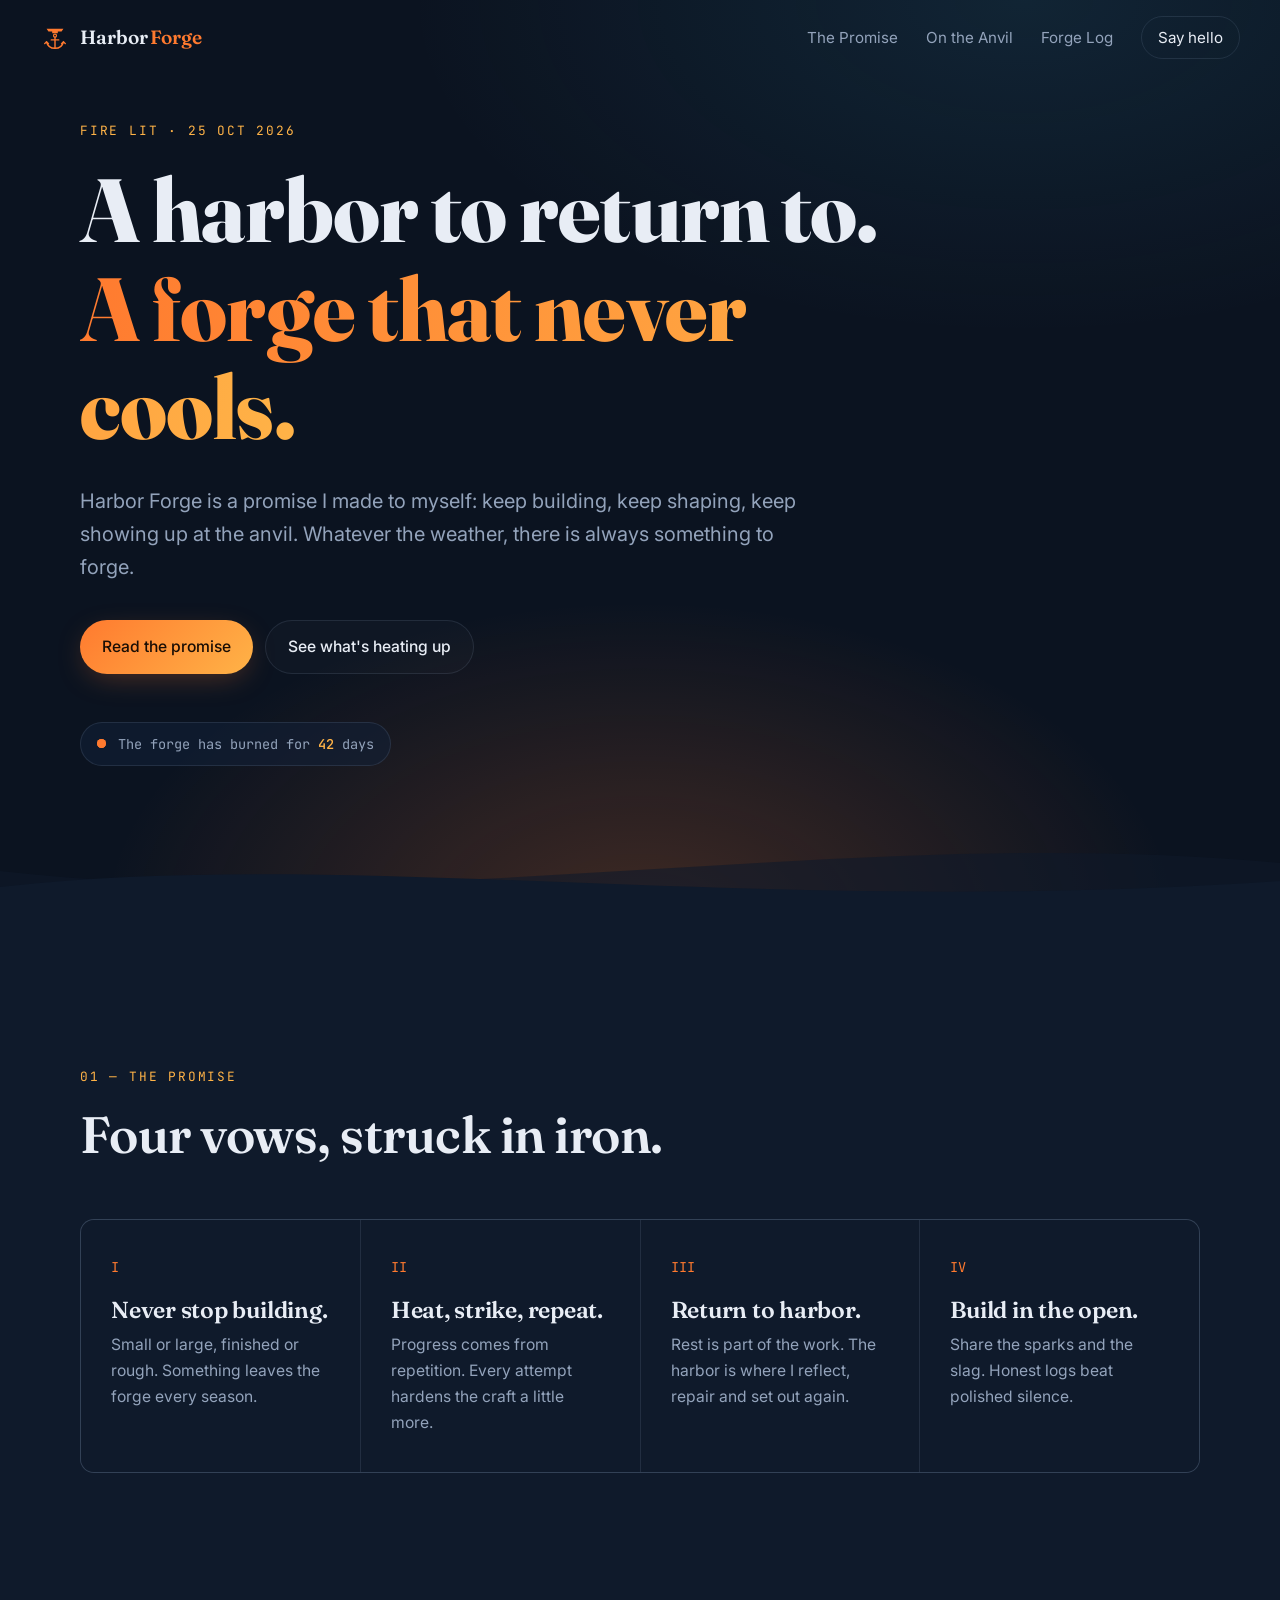
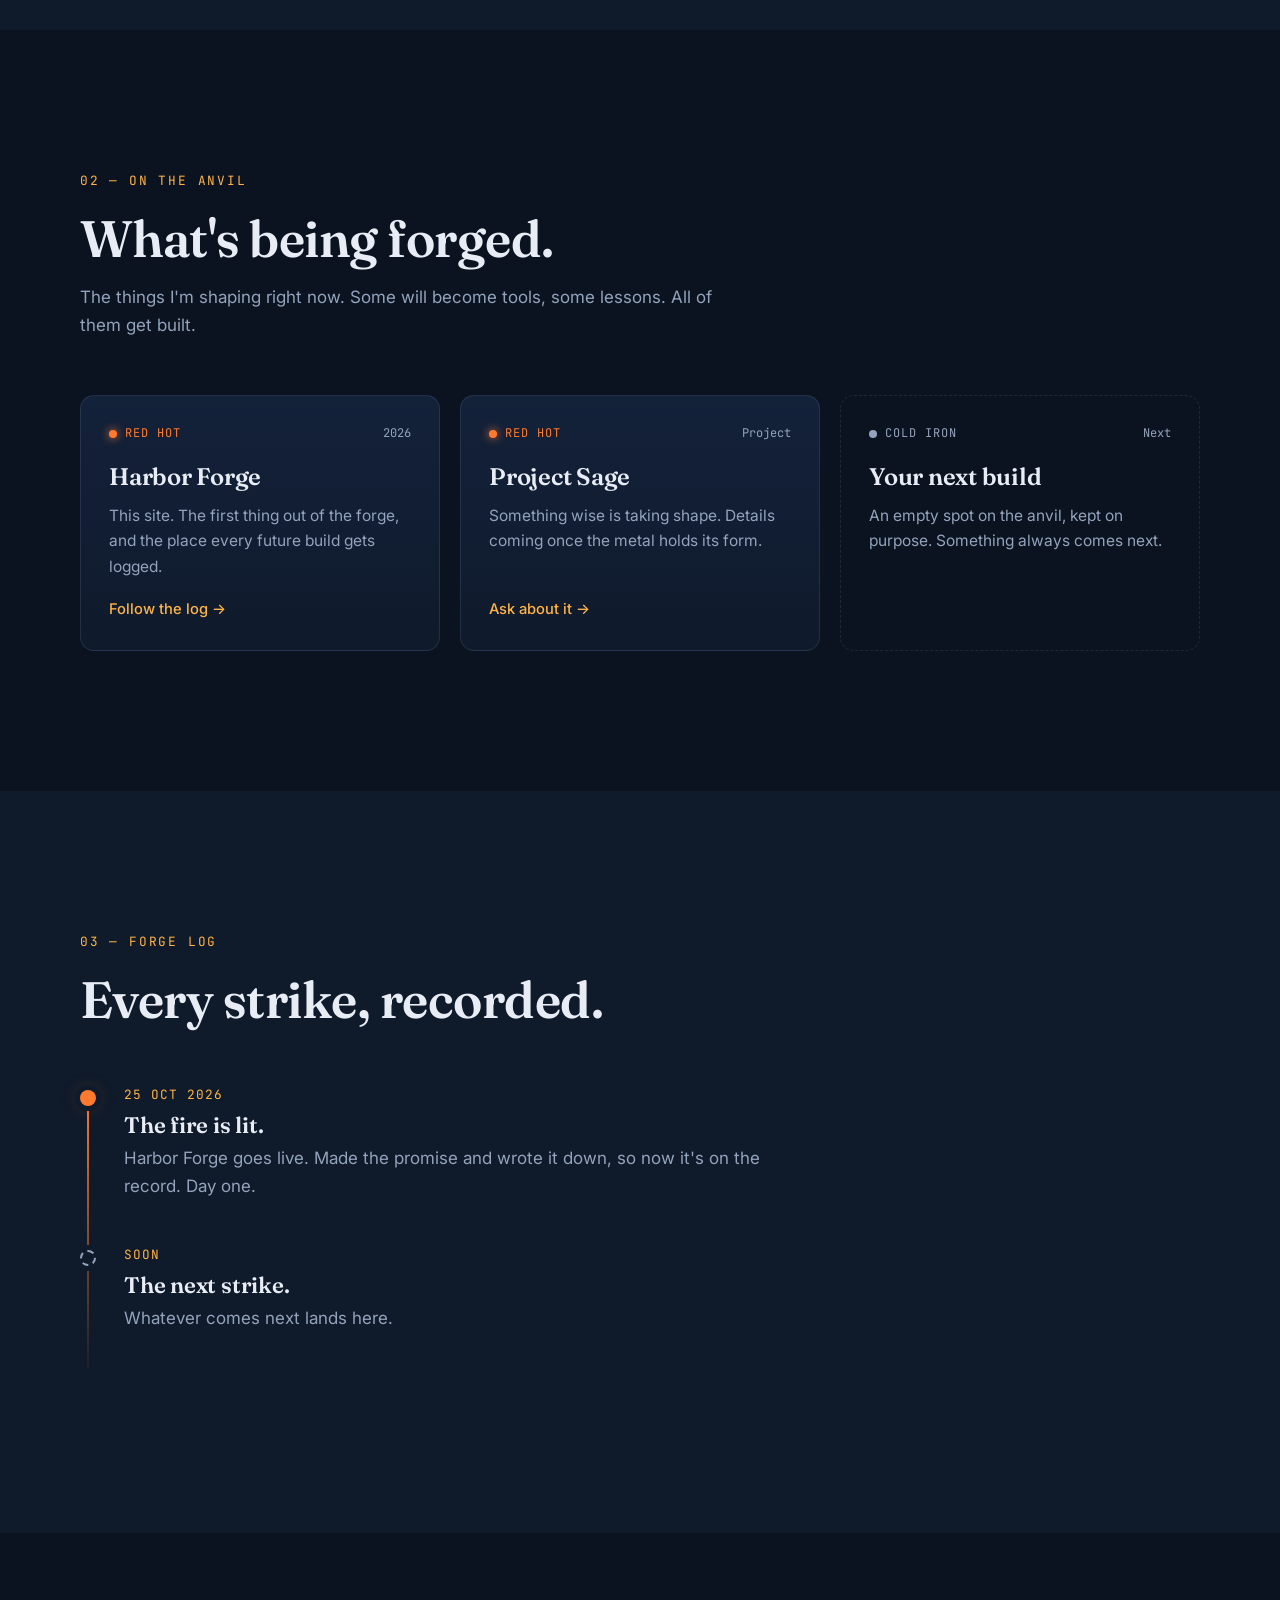
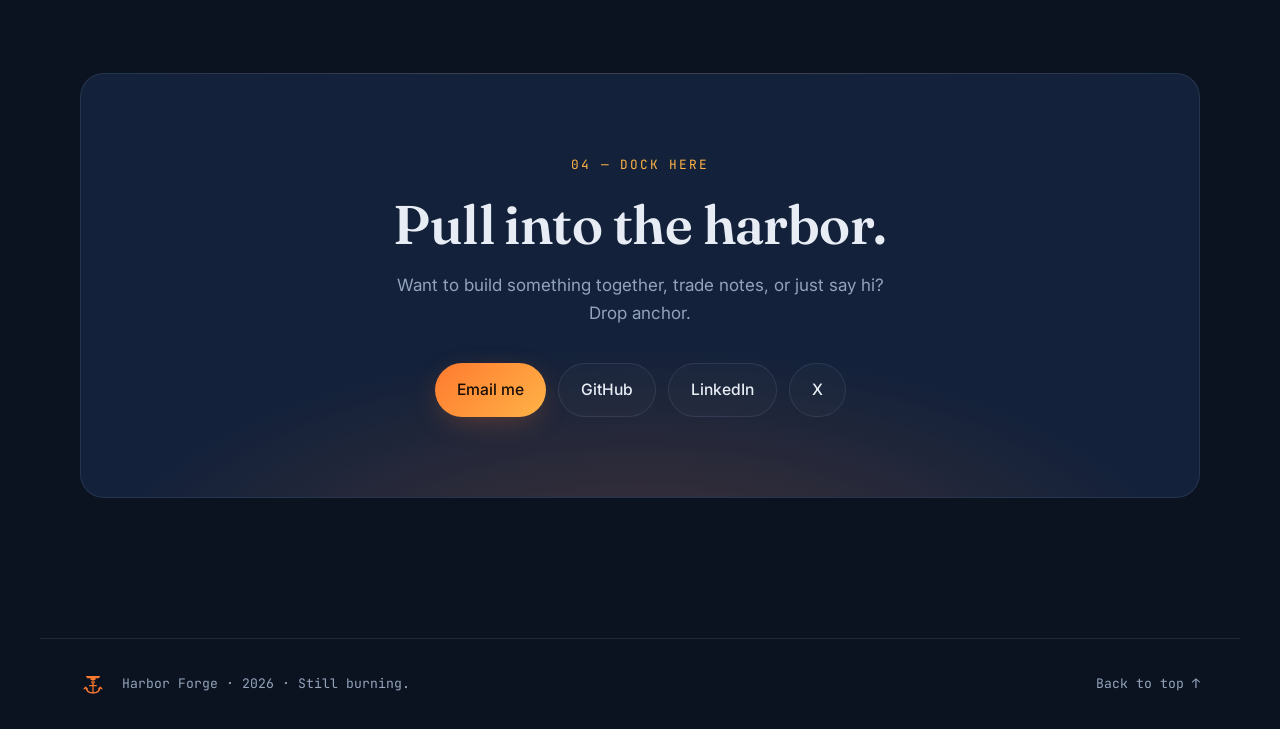
==== index.html @ 3dc85166 "First Draft" ====
<!doctype html>
<html lang="en" class="no-js">
<head>
  <meta charset="utf-8" />
  <meta name="viewport" content="width=device-width, initial-scale=1" />
  <title>Harbor Forge</title>
  <meta name="description" content="Harbor Forge — a promise to never stop building. A harbor to return to, a forge that never cools." />
  <meta name="theme-color" content="#0b1320" />

  <meta property="og:title" content="Harbor Forge" />
  <meta property="og:description" content="A harbor to return to. A forge that never cools." />
  <meta property="og:type" content="website" />

  <link rel="icon" href="assets/favicon.svg" type="image/svg+xml" />
  <link rel="preconnect" href="https://fonts.googleapis.com" />
  <link rel="preconnect" href="https://fonts.gstatic.com" crossorigin />
  <link href="https://fonts.googleapis.com/css2?family=Fraunces:opsz,wght@9..144,400;9..144,600;9..144,800&family=Inter:wght@400;500;600&family=JetBrains+Mono:wght@400;500&display=swap" rel="stylesheet" />
  <link rel="stylesheet" href="styles.css" />
</head>
<body>
  <a class="skip" href="#main">Skip to content</a>

  <header class="nav" id="top">
    <a class="brand" href="#top" aria-label="Harbor Forge home">
      <svg class="mark" viewBox="0 0 64 64" aria-hidden="true">
        <use href="#hf-mark" />
      </svg>
      <span>Harbor<em>Forge</em></span>
    </a>
    <button class="nav-toggle" aria-expanded="false" aria-controls="nav-links" aria-label="Open menu">
      <span></span><span></span>
    </button>
    <nav id="nav-links" class="nav-links">
      <a href="#promise">The Promise</a>
      <a href="#anvil">On the Anvil</a>
      <a href="#log">Forge Log</a>
      <a href="#contact" class="nav-cta">Say hello</a>
    </nav>
  </header>

  <main id="main">
    <!-- HERO -->
    <section class="hero">
      <canvas id="sparks" aria-hidden="true"></canvas>
      <div class="hero-inner">
        <p class="eyebrow mono">Fire lit · 25 Oct 2026</p>
        <h1>
          A harbor to return to.<br />
          <span class="ember">A forge that never cools.</span>
        </h1>
        <p class="lede">
          Harbor Forge is a promise I made to myself: keep building, keep shaping,
          keep showing up at the anvil. Whatever the weather, there is always
          something to forge.
        </p>
        <div class="hero-actions">
          <a class="btn btn-primary" href="#promise">Read the promise</a>
          <a class="btn btn-ghost" href="#anvil">See what's heating up</a>
        </div>
        <div class="heat" aria-live="polite">
          <span class="heat-dot"></span>
          <span class="mono">The forge has burned for <strong id="days">0</strong> <span id="days-label">days</span></span>
        </div>
      </div>
      <div class="waves" aria-hidden="true">
        <svg viewBox="0 0 1440 120" preserveAspectRatio="none"><path d="M0,64 C240,112 480,16 720,56 C960,96 1200,24 1440,60 L1440,120 L0,120 Z"/></svg>
        <svg viewBox="0 0 1440 120" preserveAspectRatio="none"><path d="M0,80 C200,40 420,110 720,74 C1020,38 1240,104 1440,70 L1440,120 L0,120 Z"/></svg>
      </div>
    </section>

    <!-- PROMISE -->
    <section class="section promise" id="promise">
      <div class="section-head reveal">
        <p class="eyebrow mono">01 — The Promise</p>
        <h2>Four vows, struck in iron.</h2>
      </div>
      <ol class="vows">
        <li class="vow reveal">
          <span class="vow-num mono">I</span>
          <h3>Never stop building.</h3>
          <p>Small or large, finished or rough. Something leaves the forge every season.</p>
        </li>
        <li class="vow reveal">
          <span class="vow-num mono">II</span>
          <h3>Heat, strike, repeat.</h3>
          <p>Progress comes from repetition. Every attempt hardens the craft a little more.</p>
        </li>
        <li class="vow reveal">
          <span class="vow-num mono">III</span>
          <h3>Return to harbor.</h3>
          <p>Rest is part of the work. The harbor is where I reflect, repair and set out again.</p>
        </li>
        <li class="vow reveal">
          <span class="vow-num mono">IV</span>
          <h3>Build in the open.</h3>
          <p>Share the sparks and the slag. Honest logs beat polished silence.</p>
        </li>
      </ol>
    </section>

    <!-- ANVIL / PROJECTS -->
    <section class="section anvil" id="anvil">
      <div class="section-head reveal">
        <p class="eyebrow mono">02 — On the Anvil</p>
        <h2>What's being forged.</h2>
        <p class="section-sub">The things I'm shaping right now. Some will become tools, some lessons. All of them get built.</p>
      </div>

      <!-- Edit these cards: set data-status to "hot", "cooling" or "tempered" -->
      <div class="cards">
        <article class="card reveal" data-status="hot">
          <div class="card-top">
            <span class="status mono">Red hot</span>
            <span class="tag mono">2026</span>
          </div>
          <h3>Harbor Forge</h3>
          <p>This site. The first thing out of the forge, and the place every future build gets logged.</p>
          <a class="card-link" href="#log">Follow the log →</a>
        </article>

        <article class="card reveal" data-status="hot">
          <div class="card-top">
            <span class="status mono">Red hot</span>
            <span class="tag mono">Project</span>
          </div>
          <h3>Project Sage</h3>
          <p>Something wise is taking shape. Details coming once the metal holds its form.</p>
          <a class="card-link" href="#contact">Ask about it →</a>
        </article>

        <article class="card card-empty reveal" data-status="cold">
          <div class="card-top">
            <span class="status mono">Cold iron</span>
            <span class="tag mono">Next</span>
          </div>
          <h3>Your next build</h3>
          <p>An empty spot on the anvil, kept on purpose. Something always comes next.</p>
        </article>
      </div>
    </section>

    <!-- LOG -->
    <section class="section log" id="log">
      <div class="section-head reveal">
        <p class="eyebrow mono">03 — Forge Log</p>
        <h2>Every strike, recorded.</h2>
      </div>

      <!-- Add new entries at the top -->
      <ol class="timeline">
        <li class="entry reveal">
          <time class="mono" datetime="2026-10-25">25 Oct 2026</time>
          <div>
            <h3>The fire is lit.</h3>
            <p>Harbor Forge goes live. Made the promise and wrote it down, so now it's on the record. Day one.</p>
          </div>
        </li>
        <li class="entry entry-future reveal">
          <time class="mono">Soon</time>
          <div>
            <h3>The next strike.</h3>
            <p>Whatever comes next lands here.</p>
          </div>
        </li>
      </ol>
    </section>

    <!-- CONTACT -->
    <section class="section contact" id="contact">
      <div class="contact-card reveal">
        <p class="eyebrow mono">04 — Dock here</p>
        <h2>Pull into the harbor.</h2>
        <p>Want to build something together, trade notes, or just say hi? Drop anchor.</p>
        <!-- Replace these links with your own -->
        <div class="links">
          <a class="btn btn-primary" href="mailto:hello@example.com">Email me</a>
          <a class="btn btn-ghost" href="https://github.com/" target="_blank" rel="noopener">GitHub</a>
          <a class="btn btn-ghost" href="https://www.linkedin.com/" target="_blank" rel="noopener">LinkedIn</a>
          <a class="btn btn-ghost" href="https://x.com/" target="_blank" rel="noopener">X</a>
        </div>
      </div>
    </section>
  </main>

  <footer class="footer">
    <svg class="mark" viewBox="0 0 64 64" aria-hidden="true"><use href="#hf-mark" /></svg>
    <p class="mono">Harbor Forge · <span id="year">2026</span> · Still burning.</p>
    <a class="mono back-top" href="#top">Back to top ↑</a>
  </footer>

  <!-- Logo mark: an anchor with an anvil for a crossbar -->
  <svg width="0" height="0" style="position:absolute" aria-hidden="true">
    <symbol id="hf-mark" viewBox="0 0 64 64">
      <path fill="currentColor" d="M14 12h36l-4 6H38v4h-12v-4H18z" />
      <circle cx="32" cy="27" r="3.2" fill="none" stroke="currentColor" stroke-width="2.6" />
      <path fill="none" stroke="currentColor" stroke-width="3" stroke-linecap="round" d="M32 30v24" />
      <path fill="none" stroke="currentColor" stroke-width="3" stroke-linecap="round" stroke-linejoin="round" d="M14 40c2 9 9 14 18 14s16-5 18-14M10 44l4-4 4 4M46 44l4-4 4 4" />
      <path fill="none" stroke="currentColor" stroke-width="3" stroke-linecap="round" d="M24 36h16" />
    </symbol>
  </svg>

  <script src="script.js" defer></script>
</body>
</html>
---- styles.css ----
/* ---------- Tokens ---------- */
:root {
  --bg: #0b1320;
  --bg-2: #0f1a2b;
  --surface: #13213a;
  --line: rgba(173, 196, 230, 0.12);
  --text: #e8edf5;
  --muted: #93a3bb;
  --ember: #ff7a2f;
  --ember-2: #ffb347;
  --ember-glow: rgba(255, 122, 47, 0.35);
  --sea: #3aa0c8;

  --serif: "Fraunces", Georgia, serif;
  --sans: "Inter", system-ui, -apple-system, sans-serif;
  --mono: "JetBrains Mono", ui-monospace, monospace;

  --max: 1120px;
  --gutter: clamp(16px, 4vw, 40px);
  --radius: 14px;
}

*,
*::before,
*::after { box-sizing: border-box; }

html { scroll-behavior: smooth; scroll-padding-top: 80px; }

body {
  margin: 0;
  background: var(--bg);
  color: var(--text);
  font-family: var(--sans);
  font-size: 17px;
  line-height: 1.65;
  -webkit-font-smoothing: antialiased;
  overflow-x: hidden;
}

h1, h2, h3 { font-family: var(--serif); line-height: 1.1; margin: 0; letter-spacing: -0.01em; }
p { margin: 0; }
a { color: inherit; }
.mono { font-family: var(--mono); }

::selection { background: var(--ember); color: var(--bg); }

.skip {
  position: absolute; left: -999px; top: 8px;
  background: var(--ember); color: var(--bg); padding: 8px 14px; border-radius: 8px; z-index: 100;
}
.skip:focus { left: 8px; }

:focus-visible { outline: 2px solid var(--ember-2); outline-offset: 3px; border-radius: 4px; }

/* ---------- Nav ---------- */
.nav {
  position: fixed; inset: 0 0 auto 0; z-index: 50;
  display: flex; align-items: center; justify-content: space-between;
  padding: 16px var(--gutter);
  transition: background 0.3s, border-color 0.3s;
  border-bottom: 1px solid transparent;
}
/* Solid-ish background instead of backdrop-filter: blur re-renders on every scroll frame. */
.nav.scrolled {
  background: rgba(11, 19, 32, 0.94);
  border-color: var(--line);
}

.brand {
  display: flex; align-items: center; gap: 10px;
  text-decoration: none; font-family: var(--serif); font-weight: 600; font-size: 1.2rem;
}
.brand em { font-style: normal; color: var(--ember); margin-left: 2px; }
.mark { width: 30px; height: 30px; color: var(--ember); flex: none; }

.nav-links { display: flex; align-items: center; gap: 28px; }
.nav-links a {
  text-decoration: none; color: var(--muted); font-size: 0.95rem; transition: color 0.2s;
}
.nav-links a:hover { color: var(--text); }
.nav-links .nav-cta {
  color: var(--text); border: 1px solid var(--line); padding: 8px 16px; border-radius: 999px;
}
.nav-links .nav-cta:hover { border-color: var(--ember); color: var(--ember-2); }

.nav-toggle {
  display: none; background: none; border: 0; padding: 10px; cursor: pointer;
  flex-direction: column; gap: 6px;
}
.nav-toggle span { display: block; width: 22px; height: 2px; background: var(--text); transition: transform 0.25s; }
.nav-toggle[aria-expanded="true"] span:first-child { transform: translateY(4px) rotate(45deg); }
.nav-toggle[aria-expanded="true"] span:last-child { transform: translateY(-4px) rotate(-45deg); }

/* ---------- Buttons ---------- */
.btn {
  display: inline-flex; align-items: center; justify-content: center;
  padding: 13px 22px; border-radius: 999px; font-weight: 500; font-size: 0.98rem;
  text-decoration: none; transition: transform 0.2s, box-shadow 0.2s, background 0.2s, border-color 0.2s;
}
.btn:hover { transform: translateY(-2px); }
.btn-primary {
  background: linear-gradient(135deg, var(--ember), var(--ember-2));
  color: #1a0e05;
  box-shadow: 0 8px 30px -8px var(--ember-glow);
}
.btn-primary:hover { box-shadow: 0 12px 40px -6px var(--ember-glow); }
.btn-ghost { border: 1px solid var(--line); color: var(--text); background: rgba(255, 255, 255, 0.02); }
.btn-ghost:hover { border-color: rgba(255, 179, 71, 0.5); }

/* ---------- Hero ---------- */
.hero {
  position: relative;
  min-height: 100svh;
  display: flex; align-items: center;
  padding: 120px var(--gutter) 160px;
  background:
    radial-gradient(ellipse 60% 50% at 50% 100%, rgba(255, 122, 47, 0.22), transparent 70%),
    radial-gradient(ellipse 80% 60% at 80% 0%, rgba(58, 160, 200, 0.12), transparent 60%),
    var(--bg);
  overflow: hidden;
  isolation: isolate;
}
#sparks { position: absolute; inset: 0; width: 100%; height: 100%; z-index: -1; }

.hero-inner { max-width: var(--max); margin: 0 auto; width: 100%; }

.eyebrow {
  color: var(--ember-2); font-size: 0.8rem; letter-spacing: 0.14em; text-transform: uppercase;
  margin-bottom: 20px;
}

.hero h1 {
  font-size: clamp(2.6rem, 7vw, 5.6rem);
  font-weight: 800;
  max-width: 14ch;
}
.ember {
  background: linear-gradient(100deg, var(--ember) 0%, var(--ember-2) 100%);
  -webkit-background-clip: text; background-clip: text; color: transparent;
}

.lede { color: var(--muted); font-size: clamp(1.05rem, 1.6vw, 1.25rem); max-width: 56ch; margin-top: 28px; }

.hero-actions { display: flex; flex-wrap: wrap; gap: 12px; margin-top: 36px; }

.heat {
  display: inline-flex; align-items: center; gap: 12px;
  margin-top: 48px; padding: 10px 16px;
  border: 1px solid var(--line); border-radius: 999px;
  background: rgba(19, 33, 58, 0.55); color: var(--muted); font-size: 0.85rem;
}
.heat strong { color: var(--ember-2); font-weight: 500; }
.heat-dot {
  position: relative;
  width: 9px; height: 9px; border-radius: 50%; background: var(--ember);
}
.heat-dot::after {
  content: ""; position: absolute; inset: 0; border-radius: 50%; background: var(--ember);
  animation: pulse 2s ease-out infinite;
}
@keyframes pulse {
  from { transform: scale(1); opacity: 0.6; }
  to { transform: scale(3.6); opacity: 0; }
}

.waves { position: absolute; left: 0; right: 0; bottom: -1px; height: 120px; pointer-events: none; }
.waves svg { position: absolute; bottom: 0; width: 200%; height: 100%; will-change: transform; }
.waves svg:first-child { fill: rgba(15, 26, 43, 0.6); animation: drift 18s linear infinite; }
.waves svg:last-child { fill: var(--bg-2); animation: drift 12s linear infinite reverse; }
@keyframes drift { from { transform: translateX(0); } to { transform: translateX(-50%); } }

/* ---------- Sections ---------- */
.section { padding: clamp(80px, 12vw, 140px) var(--gutter); }
.section > * { max-width: var(--max); margin-left: auto; margin-right: auto; }
.section-head { margin-bottom: 56px; }
.section-head h2 { font-size: clamp(2rem, 4.5vw, 3.2rem); font-weight: 600; }
.section-sub { color: var(--muted); margin-top: 16px; max-width: 58ch; }

.promise { background: var(--bg-2); }
.anvil { background: var(--bg); }
.log { background: var(--bg-2); }
.contact { background: var(--bg); }

/* Vows */
.vows {
  list-style: none; padding: 0;
  display: grid; grid-template-columns: repeat(auto-fit, minmax(240px, 1fr)); gap: 1px;
  background: var(--line); border: 1px solid var(--line); border-radius: var(--radius); overflow: hidden;
}
.vow { background: var(--bg-2); padding: 36px 30px; position: relative; transition: background 0.3s; }
.vow:hover { background: var(--surface); }
.vow::after {
  content: ""; position: absolute; left: 30px; right: 30px; bottom: 0; height: 2px;
  background: linear-gradient(90deg, var(--ember), transparent);
  transform: scaleX(0); transform-origin: left; transition: transform 0.4s;
}
.vow:hover::after { transform: scaleX(1); }
.vow-num { color: var(--ember); font-size: 0.85rem; display: block; margin-bottom: 18px; }
.vow h3 { font-size: 1.45rem; font-weight: 600; margin-bottom: 10px; }
.vow p { color: var(--muted); font-size: 0.98rem; }

/* Cards */
.cards { display: grid; grid-template-columns: repeat(auto-fit, minmax(280px, 1fr)); gap: 20px; }
.card {
  --status: var(--ember);
  position: relative;
  background: linear-gradient(180deg, var(--surface), var(--bg-2));
  border: 1px solid var(--line); border-radius: var(--radius);
  padding: 28px; display: flex; flex-direction: column; gap: 12px;
  transition: transform 0.3s, border-color 0.3s, box-shadow 0.3s;
}
.card:hover { transform: translateY(-4px); border-color: rgba(255, 122, 47, 0.35); box-shadow: 0 20px 50px -24px var(--ember-glow); }
.card[data-status="cooling"] { --status: var(--ember-2); }
.card[data-status="tempered"] { --status: var(--sea); }
.card[data-status="cold"] { --status: var(--muted); }

.card-top { display: flex; justify-content: space-between; align-items: center; margin-bottom: 8px; }
.status {
  display: inline-flex; align-items: center; gap: 8px;
  font-size: 0.75rem; letter-spacing: 0.08em; text-transform: uppercase; color: var(--status);
}
.status::before {
  content: ""; width: 8px; height: 8px; border-radius: 50%; background: var(--status);
  box-shadow: 0 0 10px var(--status);
}
.card[data-status="cold"] .status::before { box-shadow: none; }
.tag { font-size: 0.75rem; color: var(--muted); }
.card h3 { font-size: 1.5rem; font-weight: 600; }
.card p { color: var(--muted); font-size: 0.97rem; flex: 1; }
.card-link { color: var(--ember-2); text-decoration: none; font-size: 0.92rem; font-weight: 500; margin-top: 6px; }
.card-link:hover { text-decoration: underline; text-underline-offset: 4px; }
.card-empty { background: transparent; border-style: dashed; }

/* Timeline */
.timeline { list-style: none; padding: 0; position: relative; }
.entry > div { max-width: 640px; }
.timeline::before {
  content: ""; position: absolute; left: 7px; top: 8px; bottom: 8px; width: 2px;
  background: linear-gradient(180deg, var(--ember), rgba(255, 122, 47, 0.05));
}
.entry { position: relative; padding-left: 44px; padding-bottom: 44px; display: grid; gap: 8px; }
.entry::before {
  content: ""; position: absolute; left: 0; top: 6px; width: 16px; height: 16px; border-radius: 50%;
  background: var(--ember); box-shadow: 0 0 0 5px var(--bg-2), 0 0 18px var(--ember-glow);
}
.entry time { color: var(--ember-2); font-size: 0.8rem; letter-spacing: 0.08em; text-transform: uppercase; }
.entry h3 { font-size: 1.4rem; font-weight: 600; margin-bottom: 6px; }
.entry p { color: var(--muted); }
.entry-future { opacity: 0.55; }
.entry-future::before { background: var(--bg-2); border: 2px dashed var(--muted); box-shadow: 0 0 0 5px var(--bg-2); }

/* Contact */
.contact-card {
  text-align: center; padding: clamp(48px, 8vw, 80px) clamp(20px, 5vw, 60px);
  border: 1px solid var(--line); border-radius: 24px;
  background:
    radial-gradient(ellipse 70% 80% at 50% 120%, rgba(255, 122, 47, 0.2), transparent 70%),
    var(--surface);
}
.contact-card h2 { font-size: clamp(2rem, 5vw, 3.4rem); font-weight: 600; margin-bottom: 16px; }
.contact-card > p:not(.eyebrow) { color: var(--muted); max-width: 46ch; margin: 0 auto; }
.links { display: flex; flex-wrap: wrap; justify-content: center; gap: 12px; margin-top: 36px; }

/* Footer */
.footer {
  display: flex; flex-wrap: wrap; align-items: center; justify-content: space-between; gap: 16px;
  padding: 32px var(--gutter); border-top: 1px solid var(--line);
  color: var(--muted); font-size: 0.82rem;
  max-width: calc(var(--max) + 2 * var(--gutter)); margin: 0 auto;
}
.footer .mark { width: 26px; height: 26px; }
.footer p { flex: 1; }
.back-top { text-decoration: none; }
.back-top:hover { color: var(--ember-2); }

/* Reveal on scroll */
.reveal { opacity: 0; transform: translateY(24px); transition: opacity 0.7s ease, transform 0.7s ease; }
.reveal.in { opacity: 1; transform: none; }
.no-js .reveal { opacity: 1; transform: none; }

/* ---------- Mobile ---------- */
@media (max-width: 760px) {
  .nav-toggle { display: flex; }
  .nav-links {
    position: absolute; top: 100%; left: 0; right: 0;
    flex-direction: column; align-items: stretch; gap: 0;
    background: rgba(11, 19, 32, 0.98);
    border-bottom: 1px solid var(--line);
    padding: 8px var(--gutter) 20px;
    transform: translateY(-8px); opacity: 0; pointer-events: none; transition: opacity 0.25s, transform 0.25s;
  }
  .nav-links.open { transform: none; opacity: 1; pointer-events: auto; }
  .nav-links a { padding: 14px 0; border-bottom: 1px solid var(--line); font-size: 1.05rem; }
  .nav-links .nav-cta { border: 0; padding: 14px 0; border-radius: 0; color: var(--ember-2); }
  .nav.menu-open { background: rgba(11, 19, 32, 0.97); }

  .hero { padding-bottom: 130px; }
  .hero-actions .btn { flex: 1 1 auto; }
  .footer { flex-direction: column; text-align: center; }
}

@media (prefers-reduced-motion: reduce) {
  html { scroll-behavior: auto; }
  *, *::before, *::after { animation: none !important; transition: none !important; }
  .reveal { opacity: 1; transform: none; }
}
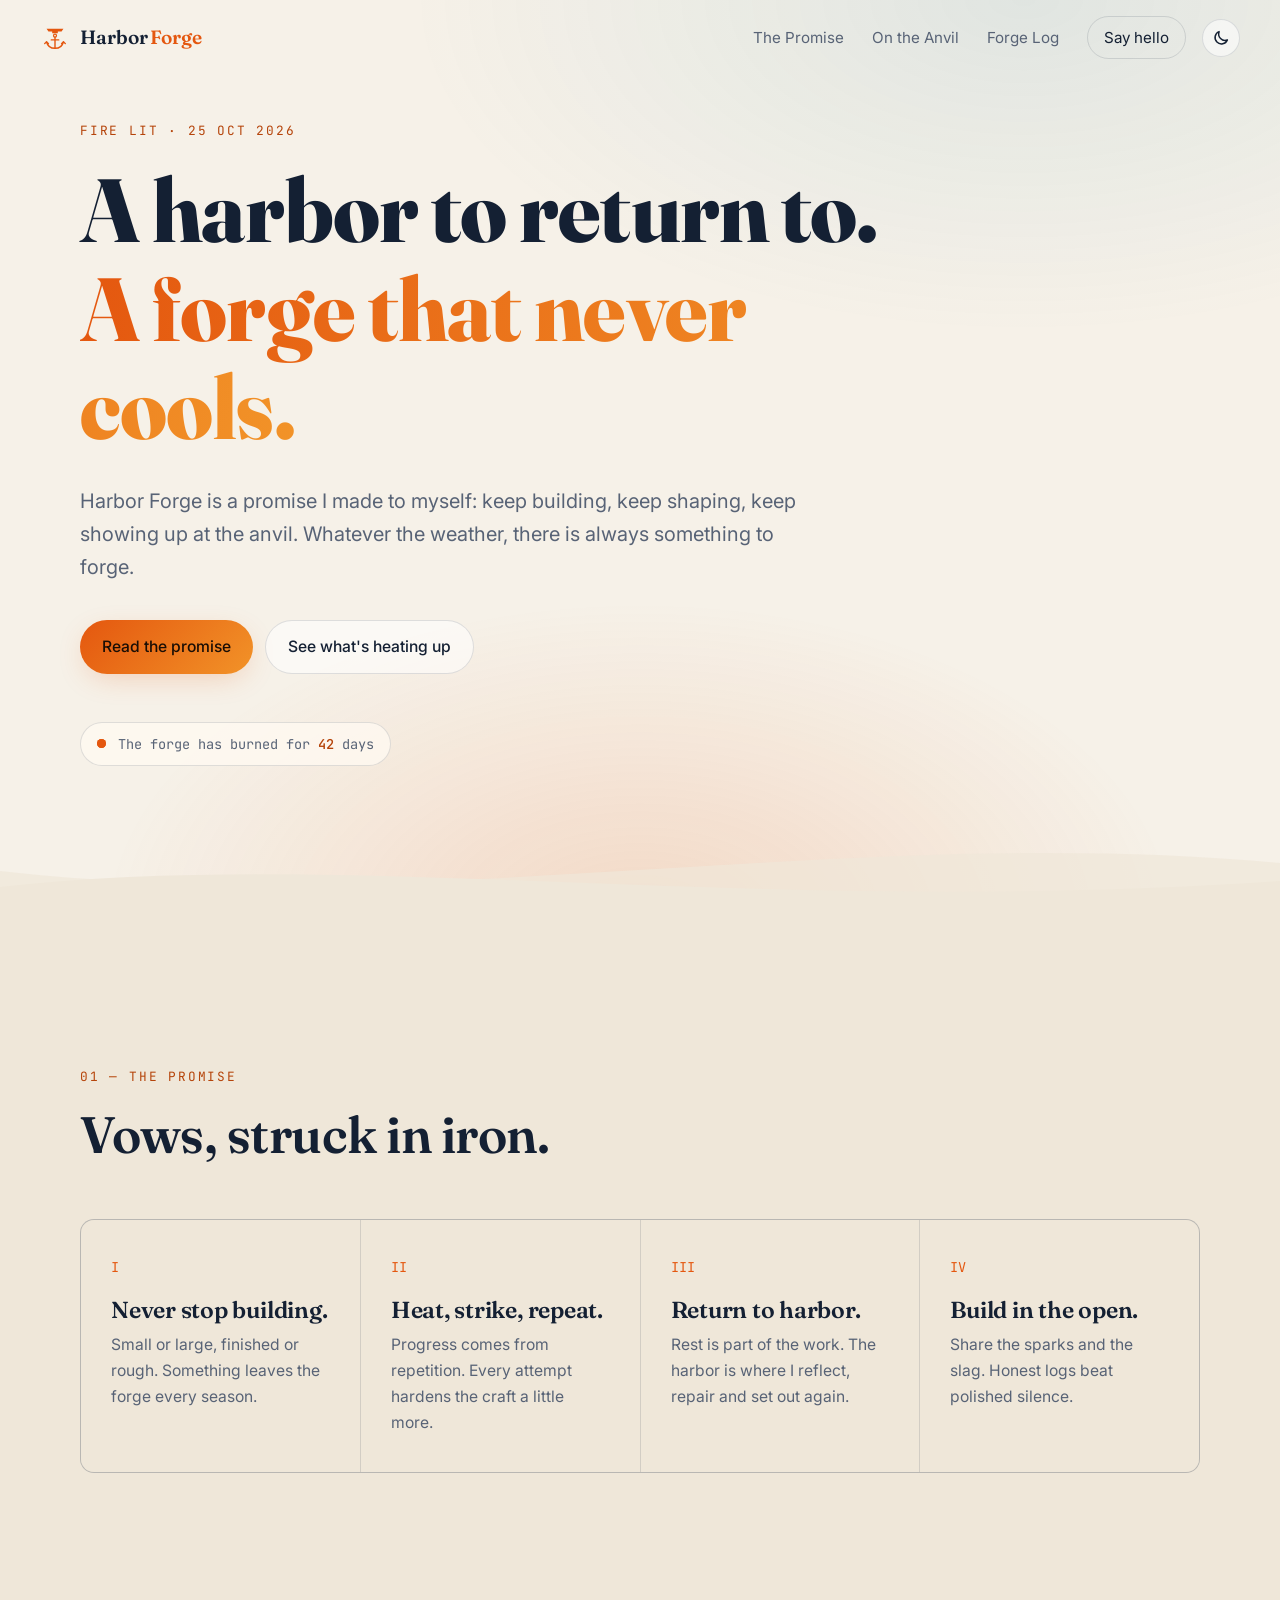
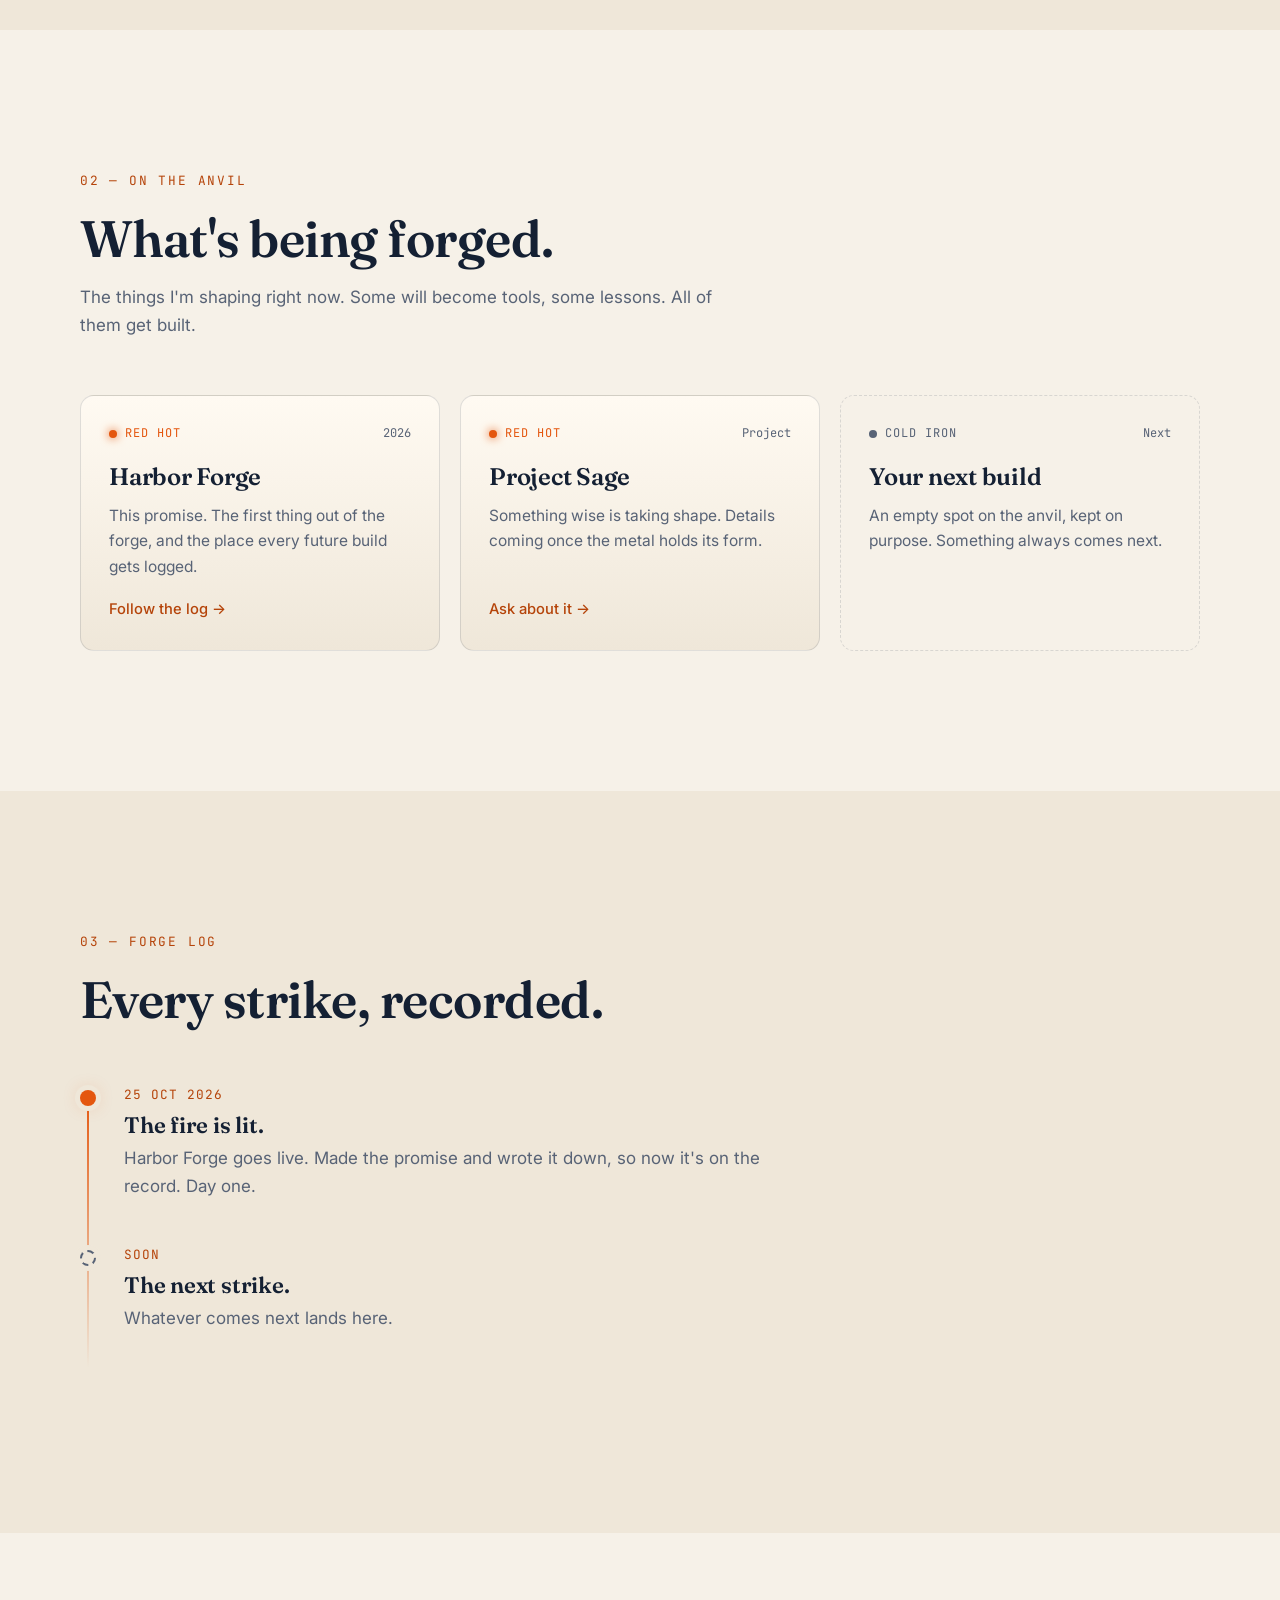
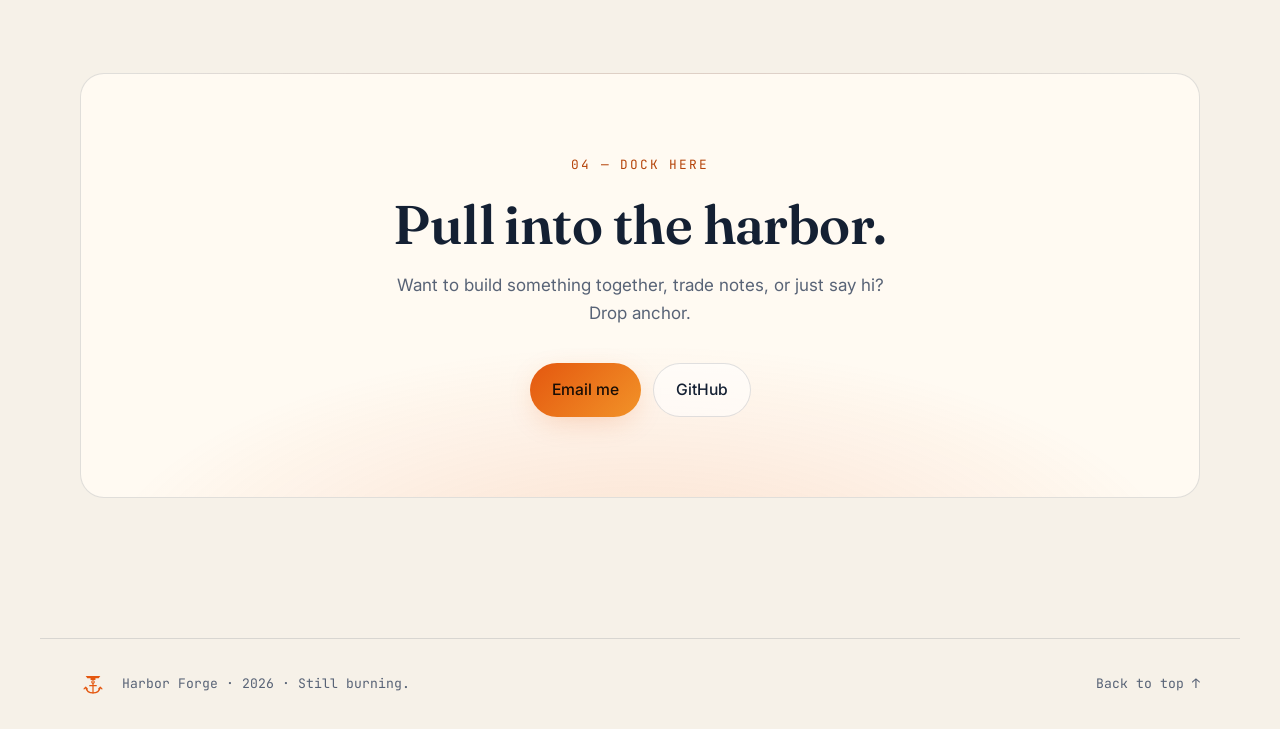
==== commit 5a2ec889: "ID created" ====
--- a/index.html
+++ b/index.html
@@ -6,6 +6,15 @@
   <title>Harbor Forge</title>
   <meta name="description" content="Harbor Forge — a promise to never stop building. A harbor to return to, a forge that never cools." />
   <meta name="theme-color" content="#0b1320" />
+  <!-- Set the theme before first paint: saved choice, else the system preference. -->
+  <script>
+    (function () {
+      var t;
+      try { t = localStorage.getItem("hf-theme"); } catch (e) {}
+      if (t !== "light" && t !== "dark") t = matchMedia("(prefers-color-scheme: light)").matches ? "light" : "dark";
+      document.documentElement.dataset.theme = t;
+    })();
+  </script>
 
   <meta property="og:title" content="Harbor Forge" />
   <meta property="og:description" content="A harbor to return to. A forge that never cools." />
@@ -36,6 +45,15 @@
       <a href="#log">Forge Log</a>
       <a href="#contact" class="nav-cta">Say hello</a>
     </nav>
+    <button class="theme-toggle" type="button" aria-label="Switch theme">
+      <svg class="icon-sun" viewBox="0 0 24 24" fill="none" stroke="currentColor" stroke-width="2" stroke-linecap="round" aria-hidden="true">
+        <circle cx="12" cy="12" r="4.5" />
+        <path d="M12 2v2M12 20v2M4.9 4.9l1.4 1.4M17.7 17.7l1.4 1.4M2 12h2M20 12h2M4.9 19.1l1.4-1.4M17.7 6.3l1.4-1.4" />
+      </svg>
+      <svg class="icon-moon" viewBox="0 0 24 24" fill="none" stroke="currentColor" stroke-width="2" stroke-linecap="round" stroke-linejoin="round" aria-hidden="true">
+        <path d="M20.5 14.5A8.5 8.5 0 0 1 9.5 3.5a8.5 8.5 0 1 0 11 11z" />
+      </svg>
+    </button>
   </header>
 
   <main id="main">
@@ -43,16 +61,12 @@
     <section class="hero">
       <canvas id="sparks" aria-hidden="true"></canvas>
       <div class="hero-inner">
-        <p class="eyebrow mono">Fire lit · 25 Oct 2026</p>
+        <p class="eyebrow mono">Fire lit · <span id="fire-date"></span></p>
         <h1>
           A harbor to return to.<br />
           <span class="ember">A forge that never cools.</span>
         </h1>
-        <p class="lede">
-          Harbor Forge is a promise I made to myself: keep building, keep shaping,
-          keep showing up at the anvil. Whatever the weather, there is always
-          something to forge.
-        </p>
+        <p class="lede" id="intro"></p>
         <div class="hero-actions">
           <a class="btn btn-primary" href="#promise">Read the promise</a>
           <a class="btn btn-ghost" href="#anvil">See what's heating up</a>
@@ -72,30 +86,10 @@
     <section class="section promise" id="promise">
       <div class="section-head reveal">
         <p class="eyebrow mono">01 — The Promise</p>
-        <h2>Four vows, struck in iron.</h2>
+        <h2>Vows, struck in iron.</h2>
       </div>
-      <ol class="vows">
-        <li class="vow reveal">
-          <span class="vow-num mono">I</span>
-          <h3>Never stop building.</h3>
-          <p>Small or large, finished or rough. Something leaves the forge every season.</p>
-        </li>
-        <li class="vow reveal">
-          <span class="vow-num mono">II</span>
-          <h3>Heat, strike, repeat.</h3>
-          <p>Progress comes from repetition. Every attempt hardens the craft a little more.</p>
-        </li>
-        <li class="vow reveal">
-          <span class="vow-num mono">III</span>
-          <h3>Return to harbor.</h3>
-          <p>Rest is part of the work. The harbor is where I reflect, repair and set out again.</p>
-        </li>
-        <li class="vow reveal">
-          <span class="vow-num mono">IV</span>
-          <h3>Build in the open.</h3>
-          <p>Share the sparks and the slag. Honest logs beat polished silence.</p>
-        </li>
-      </ol>
+      <!-- Filled from config.js -->
+      <ol class="vows" id="vows"></ol>
     </section>
 
     <!-- ANVIL / PROJECTS -->
@@ -106,37 +100,8 @@
         <p class="section-sub">The things I'm shaping right now. Some will become tools, some lessons. All of them get built.</p>
       </div>
 
-      <!-- Edit these cards: set data-status to "hot", "cooling" or "tempered" -->
-      <div class="cards">
-        <article class="card reveal" data-status="hot">
-          <div class="card-top">
-            <span class="status mono">Red hot</span>
-            <span class="tag mono">2026</span>
-          </div>
-          <h3>Harbor Forge</h3>
-          <p>This site. The first thing out of the forge, and the place every future build gets logged.</p>
-          <a class="card-link" href="#log">Follow the log →</a>
-        </article>
-
-        <article class="card reveal" data-status="hot">
-          <div class="card-top">
-            <span class="status mono">Red hot</span>
-            <span class="tag mono">Project</span>
-          </div>
-          <h3>Project Sage</h3>
-          <p>Something wise is taking shape. Details coming once the metal holds its form.</p>
-          <a class="card-link" href="#contact">Ask about it →</a>
-        </article>
-
-        <article class="card card-empty reveal" data-status="cold">
-          <div class="card-top">
-            <span class="status mono">Cold iron</span>
-            <span class="tag mono">Next</span>
-          </div>
-          <h3>Your next build</h3>
-          <p>An empty spot on the anvil, kept on purpose. Something always comes next.</p>
-        </article>
-      </div>
+      <!-- Filled from config.js -->
+      <div class="cards" id="projects"></div>
     </section>
 
     <!-- LOG -->
@@ -146,23 +111,8 @@
         <h2>Every strike, recorded.</h2>
       </div>
 
-      <!-- Add new entries at the top -->
-      <ol class="timeline">
-        <li class="entry reveal">
-          <time class="mono" datetime="2026-10-25">25 Oct 2026</time>
-          <div>
-            <h3>The fire is lit.</h3>
-            <p>Harbor Forge goes live. Made the promise and wrote it down, so now it's on the record. Day one.</p>
-          </div>
-        </li>
-        <li class="entry entry-future reveal">
-          <time class="mono">Soon</time>
-          <div>
-            <h3>The next strike.</h3>
-            <p>Whatever comes next lands here.</p>
-          </div>
-        </li>
-      </ol>
+      <!-- Filled from config.js -->
+      <ol class="timeline" id="log-list"></ol>
     </section>
 
     <!-- CONTACT -->
@@ -171,13 +121,8 @@
         <p class="eyebrow mono">04 — Dock here</p>
         <h2>Pull into the harbor.</h2>
         <p>Want to build something together, trade notes, or just say hi? Drop anchor.</p>
-        <!-- Replace these links with your own -->
-        <div class="links">
-          <a class="btn btn-primary" href="mailto:hello@example.com">Email me</a>
-          <a class="btn btn-ghost" href="https://github.com/" target="_blank" rel="noopener">GitHub</a>
-          <a class="btn btn-ghost" href="https://www.linkedin.com/" target="_blank" rel="noopener">LinkedIn</a>
-          <a class="btn btn-ghost" href="https://x.com/" target="_blank" rel="noopener">X</a>
-        </div>
+        <!-- Filled from config.js -->
+        <div class="links" id="contact-links"></div>
       </div>
     </section>
   </main>
@@ -199,6 +144,7 @@
     </symbol>
   </svg>
 
+  <script src="config.js" defer></script>
   <script src="script.js" defer></script>
 </body>
 </html>
--- a/styles.css
+++ b/styles.css
@@ -1,5 +1,7 @@
 /* ---------- Tokens ---------- */
+/* Dark is the base; data-theme="light" (set by the inline script in <head>) swaps the palette. */
 :root {
+  color-scheme: dark;
   --bg: #0b1320;
   --bg-2: #0f1a2b;
   --surface: #13213a;
@@ -9,7 +11,14 @@
   --ember: #ff7a2f;
   --ember-2: #ffb347;
   --ember-glow: rgba(255, 122, 47, 0.35);
+  --accent-ink: #ffb347;     /* small accent text: eyebrows, links, dates */
   --sea: #3aa0c8;
+  --nav-bg: rgba(11, 19, 32, 0.94);
+  --ghost-bg: rgba(255, 255, 255, 0.02);
+  --chip-bg: rgba(19, 33, 58, 0.55);
+  --wave-back: rgba(15, 26, 43, 0.6);
+  --glow-ember: rgba(255, 122, 47, 0.22);
+  --glow-sea: rgba(58, 160, 200, 0.12);
 
   --serif: "Fraunces", Georgia, serif;
   --sans: "Inter", system-ui, -apple-system, sans-serif;
@@ -18,6 +27,32 @@
   --max: 1120px;
   --gutter: clamp(16px, 4vw, 40px);
   --radius: 14px;
+}
+
+:root[data-theme="light"] {
+  color-scheme: light;
+  --bg: #f6f1e8;
+  --bg-2: #efe7d9;
+  --surface: #fffaf2;
+  --line: rgba(40, 52, 75, 0.14);
+  --text: #142033;
+  --muted: #586376;
+  --ember: #e4570f;
+  --ember-2: #f29328;
+  --ember-glow: rgba(228, 87, 15, 0.28);
+  --accent-ink: #b5440a;
+  --sea: #1f7fa6;
+  --nav-bg: rgba(246, 241, 232, 0.94);
+  --ghost-bg: rgba(255, 255, 255, 0.55);
+  --chip-bg: rgba(255, 250, 242, 0.75);
+  --wave-back: rgba(239, 231, 217, 0.7);
+  --glow-ember: rgba(228, 87, 15, 0.16);
+  --glow-sea: rgba(31, 127, 166, 0.10);
+}
+
+/* Applied briefly by script.js so a theme switch fades instead of snapping. */
+.theme-anim, .theme-anim *, .theme-anim *::before, .theme-anim *::after {
+  transition: background-color 0.35s, color 0.35s, border-color 0.35s, fill 0.35s !important;
 }
 
 *,
@@ -62,7 +97,7 @@
 }
 /* Solid-ish background instead of backdrop-filter: blur re-renders on every scroll frame. */
 .nav.scrolled {
-  background: rgba(11, 19, 32, 0.94);
+  background: var(--nav-bg);
   border-color: var(--line);
 }
 
@@ -81,7 +116,21 @@
 .nav-links .nav-cta {
   color: var(--text); border: 1px solid var(--line); padding: 8px 16px; border-radius: 999px;
 }
-.nav-links .nav-cta:hover { border-color: var(--ember); color: var(--ember-2); }
+.nav-links .nav-cta:hover { border-color: var(--ember); color: var(--accent-ink); }
+
+.theme-toggle {
+  display: grid; place-items: center;
+  width: 38px; height: 38px; margin-left: 16px; flex: none;
+  border: 1px solid var(--line); border-radius: 50%;
+  background: var(--ghost-bg); color: var(--text); cursor: pointer;
+  transition: border-color 0.2s, color 0.2s;
+}
+.theme-toggle:hover { border-color: var(--ember); color: var(--accent-ink); }
+.theme-toggle svg { width: 18px; height: 18px; }
+.theme-toggle .icon-moon,
+[data-theme="light"] .theme-toggle .icon-sun { display: none; }
+[data-theme="light"] .theme-toggle .icon-moon { display: block; }
+.nav-links { margin-left: auto; }
 
 .nav-toggle {
   display: none; background: none; border: 0; padding: 10px; cursor: pointer;
@@ -104,8 +153,8 @@
   box-shadow: 0 8px 30px -8px var(--ember-glow);
 }
 .btn-primary:hover { box-shadow: 0 12px 40px -6px var(--ember-glow); }
-.btn-ghost { border: 1px solid var(--line); color: var(--text); background: rgba(255, 255, 255, 0.02); }
-.btn-ghost:hover { border-color: rgba(255, 179, 71, 0.5); }
+.btn-ghost { border: 1px solid var(--line); color: var(--text); background: var(--ghost-bg); }
+.btn-ghost:hover { border-color: var(--ember-glow); }
 
 /* ---------- Hero ---------- */
 .hero {
@@ -114,8 +163,8 @@
   display: flex; align-items: center;
   padding: 120px var(--gutter) 160px;
   background:
-    radial-gradient(ellipse 60% 50% at 50% 100%, rgba(255, 122, 47, 0.22), transparent 70%),
-    radial-gradient(ellipse 80% 60% at 80% 0%, rgba(58, 160, 200, 0.12), transparent 60%),
+    radial-gradient(ellipse 60% 50% at 50% 100%, var(--glow-ember), transparent 70%),
+    radial-gradient(ellipse 80% 60% at 80% 0%, var(--glow-sea), transparent 60%),
     var(--bg);
   overflow: hidden;
   isolation: isolate;
@@ -125,7 +174,7 @@
 .hero-inner { max-width: var(--max); margin: 0 auto; width: 100%; }
 
 .eyebrow {
-  color: var(--ember-2); font-size: 0.8rem; letter-spacing: 0.14em; text-transform: uppercase;
+  color: var(--accent-ink); font-size: 0.8rem; letter-spacing: 0.14em; text-transform: uppercase;
   margin-bottom: 20px;
 }
 
@@ -147,9 +196,9 @@
   display: inline-flex; align-items: center; gap: 12px;
   margin-top: 48px; padding: 10px 16px;
   border: 1px solid var(--line); border-radius: 999px;
-  background: rgba(19, 33, 58, 0.55); color: var(--muted); font-size: 0.85rem;
-}
-.heat strong { color: var(--ember-2); font-weight: 500; }
+  background: var(--chip-bg); color: var(--muted); font-size: 0.85rem;
+}
+.heat strong { color: var(--accent-ink); font-weight: 500; }
 .heat-dot {
   position: relative;
   width: 9px; height: 9px; border-radius: 50%; background: var(--ember);
@@ -165,7 +214,7 @@
 
 .waves { position: absolute; left: 0; right: 0; bottom: -1px; height: 120px; pointer-events: none; }
 .waves svg { position: absolute; bottom: 0; width: 200%; height: 100%; will-change: transform; }
-.waves svg:first-child { fill: rgba(15, 26, 43, 0.6); animation: drift 18s linear infinite; }
+.waves svg:first-child { fill: var(--wave-back); animation: drift 18s linear infinite; }
 .waves svg:last-child { fill: var(--bg-2); animation: drift 12s linear infinite reverse; }
 @keyframes drift { from { transform: translateX(0); } to { transform: translateX(-50%); } }
 
@@ -209,7 +258,7 @@
   padding: 28px; display: flex; flex-direction: column; gap: 12px;
   transition: transform 0.3s, border-color 0.3s, box-shadow 0.3s;
 }
-.card:hover { transform: translateY(-4px); border-color: rgba(255, 122, 47, 0.35); box-shadow: 0 20px 50px -24px var(--ember-glow); }
+.card:hover { transform: translateY(-4px); border-color: var(--ember-glow); box-shadow: 0 20px 50px -24px var(--ember-glow); }
 .card[data-status="cooling"] { --status: var(--ember-2); }
 .card[data-status="tempered"] { --status: var(--sea); }
 .card[data-status="cold"] { --status: var(--muted); }
@@ -227,7 +276,7 @@
 .tag { font-size: 0.75rem; color: var(--muted); }
 .card h3 { font-size: 1.5rem; font-weight: 600; }
 .card p { color: var(--muted); font-size: 0.97rem; flex: 1; }
-.card-link { color: var(--ember-2); text-decoration: none; font-size: 0.92rem; font-weight: 500; margin-top: 6px; }
+.card-link { color: var(--accent-ink); text-decoration: none; font-size: 0.92rem; font-weight: 500; margin-top: 6px; }
 .card-link:hover { text-decoration: underline; text-underline-offset: 4px; }
 .card-empty { background: transparent; border-style: dashed; }
 
@@ -236,14 +285,14 @@
 .entry > div { max-width: 640px; }
 .timeline::before {
   content: ""; position: absolute; left: 7px; top: 8px; bottom: 8px; width: 2px;
-  background: linear-gradient(180deg, var(--ember), rgba(255, 122, 47, 0.05));
+  background: linear-gradient(180deg, var(--ember), transparent);
 }
 .entry { position: relative; padding-left: 44px; padding-bottom: 44px; display: grid; gap: 8px; }
 .entry::before {
   content: ""; position: absolute; left: 0; top: 6px; width: 16px; height: 16px; border-radius: 50%;
   background: var(--ember); box-shadow: 0 0 0 5px var(--bg-2), 0 0 18px var(--ember-glow);
 }
-.entry time { color: var(--ember-2); font-size: 0.8rem; letter-spacing: 0.08em; text-transform: uppercase; }
+.entry time { color: var(--accent-ink); font-size: 0.8rem; letter-spacing: 0.08em; text-transform: uppercase; }
 .entry h3 { font-size: 1.4rem; font-weight: 600; margin-bottom: 6px; }
 .entry p { color: var(--muted); }
 .entry-future { opacity: 0.55; }
@@ -254,7 +303,7 @@
   text-align: center; padding: clamp(48px, 8vw, 80px) clamp(20px, 5vw, 60px);
   border: 1px solid var(--line); border-radius: 24px;
   background:
-    radial-gradient(ellipse 70% 80% at 50% 120%, rgba(255, 122, 47, 0.2), transparent 70%),
+    radial-gradient(ellipse 70% 80% at 50% 120%, var(--glow-ember), transparent 70%),
     var(--surface);
 }
 .contact-card h2 { font-size: clamp(2rem, 5vw, 3.4rem); font-weight: 600; margin-bottom: 16px; }
@@ -271,7 +320,7 @@
 .footer .mark { width: 26px; height: 26px; }
 .footer p { flex: 1; }
 .back-top { text-decoration: none; }
-.back-top:hover { color: var(--ember-2); }
+.back-top:hover { color: var(--accent-ink); }
 
 /* Reveal on scroll */
 .reveal { opacity: 0; transform: translateY(24px); transition: opacity 0.7s ease, transform 0.7s ease; }
@@ -284,15 +333,17 @@
   .nav-links {
     position: absolute; top: 100%; left: 0; right: 0;
     flex-direction: column; align-items: stretch; gap: 0;
-    background: rgba(11, 19, 32, 0.98);
+    background: var(--bg);
     border-bottom: 1px solid var(--line);
     padding: 8px var(--gutter) 20px;
     transform: translateY(-8px); opacity: 0; pointer-events: none; transition: opacity 0.25s, transform 0.25s;
   }
   .nav-links.open { transform: none; opacity: 1; pointer-events: auto; }
   .nav-links a { padding: 14px 0; border-bottom: 1px solid var(--line); font-size: 1.05rem; }
-  .nav-links .nav-cta { border: 0; padding: 14px 0; border-radius: 0; color: var(--ember-2); }
-  .nav.menu-open { background: rgba(11, 19, 32, 0.97); }
+  .nav-links .nav-cta { border: 0; padding: 14px 0; border-radius: 0; color: var(--accent-ink); }
+  .nav.menu-open { background: var(--bg); }
+  .theme-toggle { order: 2; margin-left: auto; margin-right: 4px; }
+  .nav-toggle { order: 3; }
 
   .hero { padding-bottom: 130px; }
   .hero-actions .btn { flex: 1 1 auto; }
